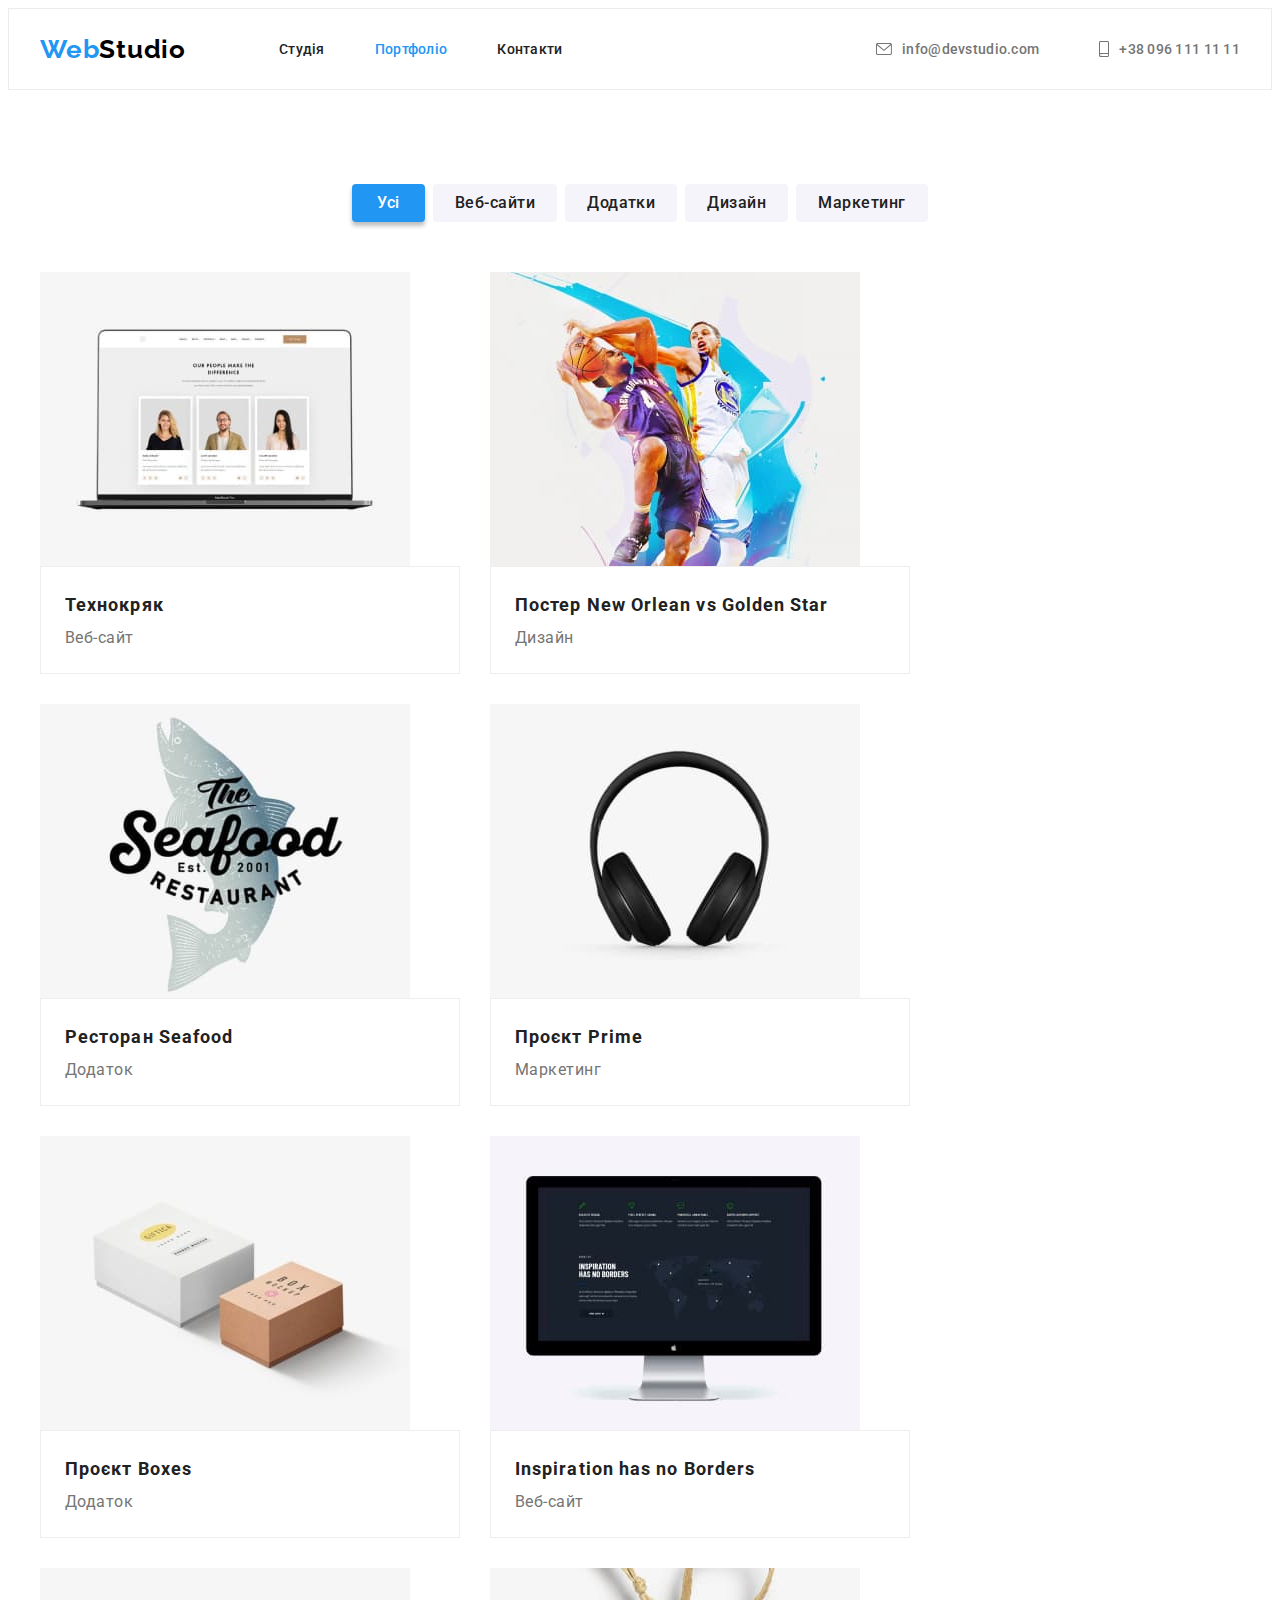
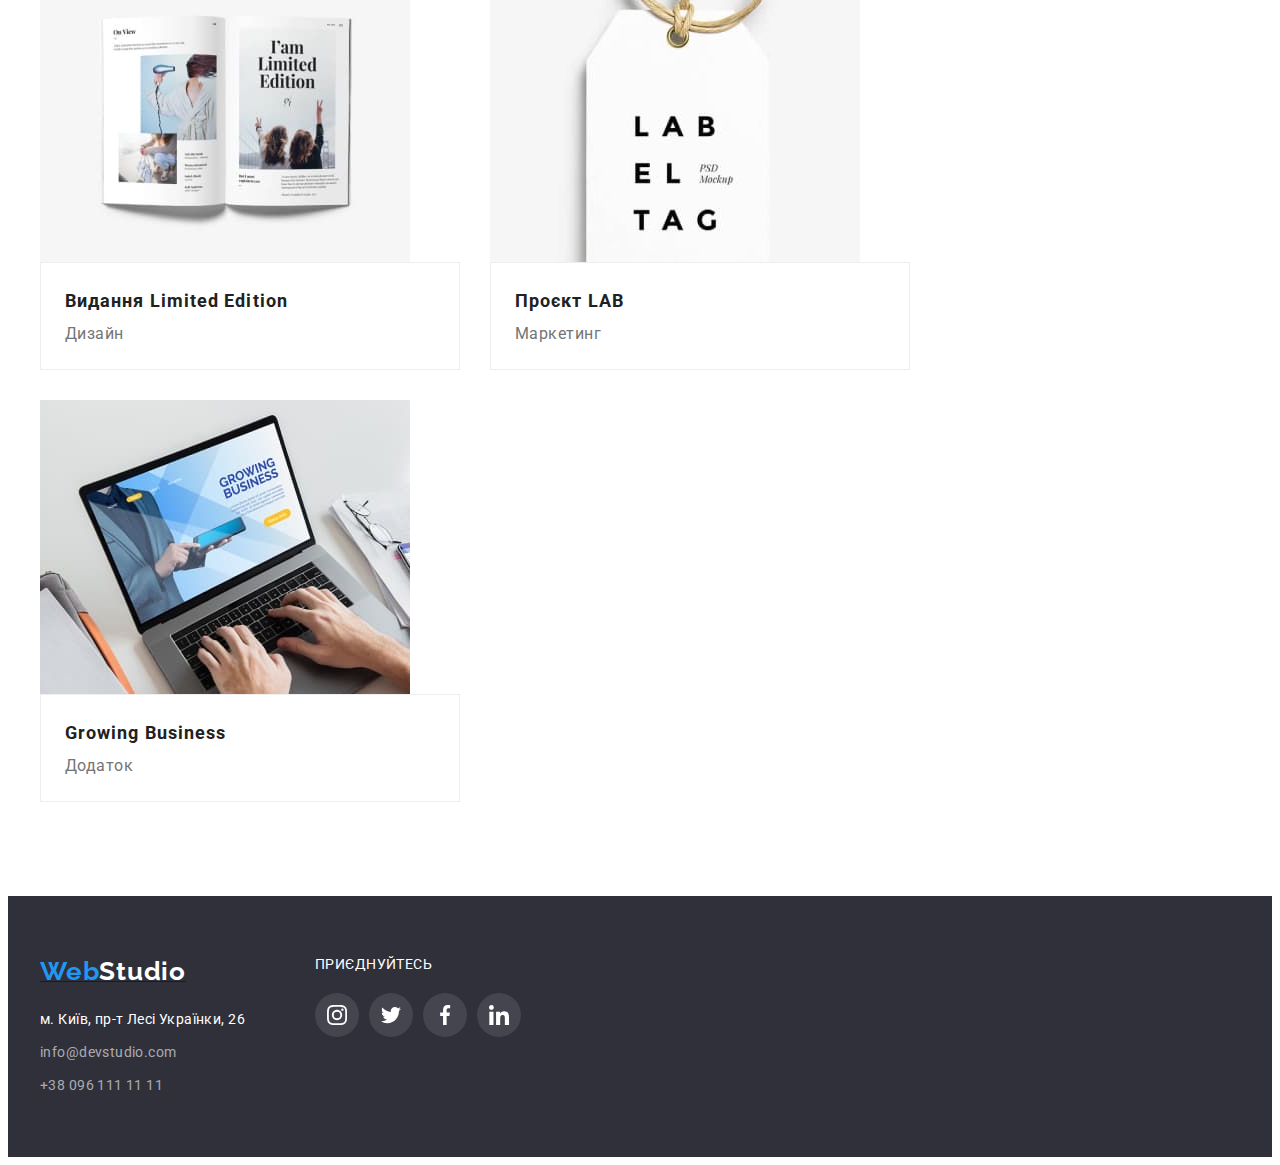
==== portfolio.html @ 7cb2e392 "ДЗ 4" ====
<!DOCTYPE html>
<html lang="en">
  <head>
    <meta charset="UTF-8" />
    <meta http-equiv="X-UA-Compatible" content="IE=edge" />
    <meta name="viewport" content="width=device-width, initial-scale=1.0" />
    <title>Portfolio</title>
    <link
      href="https://fonts.googleapis.com/css2?family=Raleway:wght@700&family=Roboto:wght@400;500;700;900&display=swap"
      rel="stylesheet"
    />
    <link
      rel="stylesheet"
      href="https://cdnjs.cloudflare.com/ajax/libs/modern-normalize/1.1.0/modern-normalize.min.css"
      integrity="sha512-wpPYUAdjBVSE4KJnH1VR1HeZfpl1ub8YT/NKx4PuQ5NmX2tKuGu6U/JRp5y+Y8XG2tV+wKQpNHVUX03MfMFn9Q=="
      crossorigin="anonymous"
      referrerpolicy="no-referrer"
    />
    <link rel="stylesheet" href="./css/styles.css" />
  </head>
  <body class="page-portfolio">
    <header class="box">
      <div class="container-header">
        <nav class="site-nav">
          <a href="#" class="logo"
            ><span class="first-part">Web</span
            ><span class="second-part">Studio</span>
            </a>

          <ul class="site-nav-list">
            <li class="site-nav-item">
              <a class="site-nav-link" href="index.html" 
                >Студія</a>
            </li>
            <li class="site-nav-item">
              <a class="site-nav-link current" href="#">Портфоліо</a>
            </li>
            <li class="site-nav-item">
              <a class="site-nav-link" href="#">Контакти</a>
            </li>
          </ul>

          <ul class="contacts-list">
            <li class="contacts-item">
              <a href="mailto:info@devstudio.com" class="contacts">
                <svg class="contacts-icon" width="16" height="12">
                  <use href="./images/icons.svg#icon-envelope"></use>
                </svg>
                info@devstudio.com</a>
            </li>
            <li class="contacts-item">
              <a href="tel:+380961111111" class="contacts">
                <svg class="contacts-icon" width="10" height="16">
                  <use href="./images/icons.svg#icon-smartphone"></use>
                </svg>
                +38 096 111 11 11</a>
            </li>
          </ul>
        </nav>
      </div>
    </header>
    <main>
      <section class="portfolio">
        <!-- <h1 class="portfolio-title">Портфоліо</h1> -->
        <div class="container-portfolio">

        <ul class="portfolio-list">
          <li class="list-button">
            <button class="button-all current" type="button">Усі</button>
          </li>
          <li class="list-button">
            <button class="button" type="button">Веб-сайти</button>
          </li>
          <li class="list-button">
            <button class="button" type="button">Додатки</button>
          </li>
          <li class="list-button">
            <button class="button" type="button">Дизайн</button>
          </li>
          <li class="list-button">
            <button class="button" type="button">Маркетинг</button>
          </li>
        </ul>
            
        <ul class="project-list">
          <li class="project-list-item">
            <a class="list-link" href="#">
              <img src="./images/img11.jpg" alt="фото" class="img-item" />
              
              <div class="box-projects">
              <h2 class="list-projects">Технокряк</h2>
              <p class="list-services">Веб-сайт</p>
              </div>
            </a>
          </li>
          <li class="project-list-item">
            <a class="list-link" href="#">
              <img src="./images/img12.jpg" alt="гра в баскетбол" class="img-item" />
              <div class="box-projects">
              <h2 class="list-projects">Постер New Orlean vs Golden Star</h2>
              <p class="list-services">Дизайн</p>
              </div>
            </a>
          </li>
          <li class="project-list-item">
            <a class="list-link" href="#">
              <img src="./images/img13.jpg" alt="назва ресторану" class="img-item" />
              <div class="box-projects">
              <h2 class="list-projects">Ресторан Seafood</h2>
              <p class="list-services">Додаток</p>
              </div>
            </a>
          </li>

          <li class="project-list-item">
            <a class="list-link" href="#">
              <img src="./images/img14.jpg" alt="навушники" class="img-item" />
              <div class="box-projects">
              <h2 class="list-projects">Проєкт Prime</h2>
              <p class="list-services">Маркетинг</p>
              </div>
            </a>
          </li>
          <li class="project-list-item">
            <a class="list-link" href="#">
              <img src="./images/img15.jpg" alt="коробки" class="img-item" />
              <div class="box-projects">
              <h2 class="list-projects">Проєкт Boxes</h2>
              <p class="list-services">Додаток</p>
              </div>
            </a>
          </li>
          <li class="project-list-item">
            <a class="list-link" href="#">
              <img src="./images/img16.jpg" alt="монітор" class="img-item" />
              <div class="box-projects">
              <h2 class="list-projects">Inspiration has no Borders</h2>
              <p class="list-services">Веб-сайт</p>
              </div>
            </a>
          </li>
          <li class="project-list-item">
            <a class="list-link" href="#">
              <img src="./images/img17.jpg" alt="журнал" class="img-item" />
              <div class="box-projects">
              <h2 class="list-projects">Видання Limited Edition</h2>
              <p class="list-services">Дизайн</p>
              </div>
            </a>
          </li>
          <li class="project-list-item">
            <a class="list-link" href="#">
              <img src="./images/img18.jpg" alt="етикетка" class="img-item" />
              <div class="box-projects">
              <h2 class="list-projects">Проєкт LAB</h2>
              <p class="list-services">Маркетинг</p>
              </div>
            </a>
          </li>
          <li class="project-list-item">
            <a class="list-link" href="#">
              <img src="./images/img19.jpg" alt="ноутбук" class="img-item" />
              <div class="box-projects">
              <h2 class="list-projects">Growing Business</h2>
              <p class="list-services">Додаток</p>
              </div>
            </a>
          </li>
        </ul>
        </div>
      </section>
    </main>
    <footer class="section-foot">
      <div class="container-footer">
        <div class="div-foot">
          <div class="div-contacts">
        <a href="#" class="logo-footer"
          ><span class="first-part">Web</span
          ><span class="second-part-foot">Studio</span></a>
        
        <address class="address">
          <p class="contacts-foot-address">м. Київ, пр-т Лесі Українки, 26</p>
          <ul class="list">
            <li class="foot-item">
              <a href="mailto:info@devstudio.com" class="contacts-foot"
                >info@devstudio.com</a
              >
            </li>
            <li class="foot-item">
              <a href="tel:+380961111111" class="contacts-foot"
                >+38 096 111 11 11</a>
              
            </li>
          </ul>
        </address>
        </div>
        <div class="foot-networks">
          <span class="foot-title">приєднуйтесь</span>
          <ul class="foot-list">
                <li class="item-foot">
              <a class="foot-link" href="#">
                <svg class="foot-icon" width="20" height="20">
                  <use href="./images/icons.svg#icon-instagram"></use>
                </svg>
                 
              </a>
              </li>
              <li class="item-foot">
              <a class="foot-link" href="#">
                <svg class="foot-icon" width="20" height="20">
                  <use href="./images/icons.svg#icon-twitter"></use>
                </svg>
                 
              </a>
              </li>
              <li class="item-foot">
              <a class="foot-link" href="#">
                <svg class="foot-icon" width="20" height="20">
                  <use href="./images/icons.svg#icon-facebook"></use>
                </svg>
                 
              </a>
              </li>
              <li class="item-foot">
              <a class="foot-link" href="#">
                <svg class="foot-icon" width="20" height="20">
                  <use href="./images/icons.svg#icon-linkedin"></use>
                </svg>
                 
              </a>
              </li>
              </ul>
        </div>
        </div>

      </div>
    </footer>
  </body>
</html>
---- css/styles.css ----
:root {
    --color-title: #212121;
    --color-gray: #757575;
    --color-blue: #2196F3;
    --color-white: #FFFFFF;
    --background-color-portfolio: #EEEEEE;
    
}
    

body {
    font-family: Roboto, sans-serif;    
}
.box { 
       
    border: 1px solid #ECECEC;
}
.container,
.container-header,
.container-footer,
.container-portfolio {
    width: 1200px;
    padding-left: 15px;
    padding-right: 15px;
    margin: 0 auto; 
        
}
.container-header,
.container-footer {
    padding-top: 0;
}

    
  

.site-nav {
    display: flex;
    align-items: center;
 
}
.site-nav-list {
    display: flex;
}
 .project-list,
 .img-list,
 .our-advantages-list,
 .portfolio-list,
 .site-nav-list,
 .list,
 .contacts-list,
 .specialist-list,
 .clients-list,
 .foot-list { 
    
    list-style: none;
    padding: 0;
    margin: 0;
 }
 .contacts-list {
    display: flex;
    margin-left: auto;
    gap: 10px;
 }    
 .our-advantages-list {
    display: flex;
  }
 .our-advantages-item {
    width: 270px;
    margin-right: 30px;

 }
 .img-list {
    display: flex;
 } 
 .img-team:not(:last-child) {
    margin-right: 30px;
 }
 .img:not(:last-child) {
    margin-right: 30px;
}
 .list {
    display: inline-block
 }
 .site-nav-item {
    margin-right: 50px;
 } 
 .site-nav-item:last-child {
    margin-right: 0;
 }


.page{    
    background-color: var(--color-white)
    
}
/* logo */ 
.logo {
    margin-right: 93px; 
    
}
.first-part{ 
    color: var(--color-blue);
}
.second-part {
    color: #000000;
}
.second-part-foot {
    color: #FFFFFF;
}

.first-part,
.second-part,
.second-part-foot {

    font-family: Raleway, sans-serif;
    font-weight: 700;
    font-size: 26px;
    line-height: 1.1923;
    letter-spacing: 0.03em;

}
.logo:hover {


}
/* site nav     */

.site-nav-link { 
    display: block;
    padding-top: 32px;
    padding-bottom: 32px;
    color: var(--color-title);
}
.contacts {   
    display: flex;
    align-items: center;
    width: 100%;
    height: 100%;
    
    color: var(--color-gray);
} 
.contacts-icon {
    fill: #757575;
    margin-right: 10px;
   
}
.contacts:hover .contacts-icon,
.contacts:focus .contacts-icon {
    fill: #2196F3;
}

.contacts-item+ .contacts-item {
    margin-left: 50px;
}  
.contacts-item {
    padding-top: 32px;
    padding-bottom: 32px;
}       
.site-nav-link,
.contacts {
    font-weight: 500;
    font-size: 14px; 
    line-height: 1.1721;
    letter-spacing: 0.02em;
}
.site-nav-link:hover,
.site-nav-link:focus,
.site-nav-link.current {
    color: var(--color-blue);
}
.site-nav-link,
.contacts,
.list-link,
.logo {
    text-decoration: none;
}

.contacts:hover,
.contacts:focus {
    color: var(--color-blue);
}
/* gero */
.section-gero {  
    margin: 0 auto;
    padding-top: 200px;
    padding-bottom: 200px;
    background-image: linear-gradient(rgba(47, 48, 58, 0.4),
    rgba(47, 48, 58, 0.4)),
     url(../images/img-gero\ .jpg);
        
    /* background-color: #2F303A;  */
    text-align: center;
    height: 600px;
    max-width: 1600px;
    
}
.gero-title { 
    margin-top: 0;
    margin-bottom: 30px;
    

    color: #FFFFFF;
    font-weight: 900;
    font-size: 44px;
    line-height: 1.3636;
    text-align: center;
    letter-spacing: 0.06em;
    text-transform: uppercase;
}
/* button */
.button-gero { 
    display: inline-block;     
    min-width: 216px;  
    border-radius: 4px;
    padding: 10px 32px; 
    
        
    color: #FFFFFF;
    background-color: #2196F3;
    font-family: Roboto, sans-serif;
    font-weight: 700;
    font-size: 16px;
    line-height: 1.875;
    text-align: center;
    letter-spacing: 0.06em;
    cursor: pointer;
    border: none;
}
.button-gero:hover,
.button-gero:focus,
.button-gero:active {
    color: #2F303A;
}

/* section our-advantages */
.our-advantages-icon {
    margin-bottom: 30px;
    width: 270px;
    height: 120px;
    background-color: #F5F4FA;
    display: flex; 
    justify-content: center;
    align-items: center;
}

.advantages {
    padding-top: 94px;
    padding-bottom: 94px;
}

.our-advantages-title { 
    
    margin-bottom: 10px; 
    margin-top: 0;
    

    color: var(--color-title);
    font-size: 14px;
    line-height: 1.1721;
    letter-spacing: 0.03em; 
    
} 
.our-advantages-item:last-child {
    margin-right: 0;
}
.our-advantages {
    display: inline-block;
    margin-top: 0;
    margin-bottom: 0; 
    
    color: var(--color-gray);
    font-size: 14px;
    line-height: 1.714;
    letter-spacing: 0.03em;
    
}

/* section images */

.section-img {
    padding-bottom: 94px;
}
.section-title {
    margin-top: 0;
    margin-bottom: 50px;


    color: var(--color-title);
    font-size: 36px;
    line-height: 1.1719;
    letter-spacing: 0.03em;
    text-align: center;

}


/* section team */

.section-team,
.section-clients {
    padding-top: 94px;
    padding-bottom: 94px; 
    background-color:#F5F4FA ;
}
.section-clients {
    background-color: #FFFFFF;
}
.img-team {
    box-shadow: 0px 4px 4px 0px rgba(0, 0, 0, 0.25);
}
.team { 
    margin-top: 0;
    margin-bottom: 10px;
    
    color: var(--color-title);
    font-weight: 500;
    font-size: 16px;
    line-height: 1.1719;    
    letter-spacing: 0.03em;
    text-align: center;
}
.specialist {  
    margin-top: 0;
    margin-bottom: 16px;
       
    color: var(--color-gray);    
    font-size: 16px;
    line-height: 1.1719;   
    letter-spacing: 0.03em;
    text-align: center;
}
.team-specialist {
    padding-top: 30px;
    padding-bottom: 30px;
    background-color: #FFFFFF;

}
.specialist-list {
    display: flex;
    justify-content: center;
    gap: 10px;
    


}
.specialist-item {
    width: 44px;
    height: 44px;
}
.specialist-link {
    width: 100%;
    height: 100%;
    background-color: #FFFFFF;
    border-radius: 50%;
    display: flex;
    align-items: center;
    justify-content: center;
    
}
.specialist-icon {
    fill: #AFB1B8;
}
.specialist-link:hover,
.specialist-link:focus{
    background-color: #2196F3;
}
.specialist-link:hover .specialist-icon {
    fill: #FFFFFF;
}
.specialist-link:focus .specialist-icon {
    fill: #FFFFFF;
}
/* section-clients */


.clients-list {
    display: flex;
    justify-content: center;
    gap: 30px;
}
.client-item {
    width: 170px;
    height: 92px;
    /* margin-right: 30px; */
    border: 1px solid #AFB1B8;
    border-radius: 4px;
    display: flex;
    justify-content: center;
    align-items: center;
}
/* .client-item:last-child { */
    /* margin-right: 0; */
/* } */
.client-link {
    display: flex;
    /* width: 100%; */
    /* height: 100%; */
    /* justify-content: center; */
    /* align-items: center; */
    /* border: 1px solid #AFB1B8; */
    /* border-radius: 0px; */
    /* width: 170px;   */
    /* height: 92px;   */
            

}
.client-icon {
    fill: #AFB1B8;

}
.client-icon:hover,
.client-icon:focus {
    fill: #2196F3;
}
    
/* footer */
.div-contacts {
    margin-right: 70px;
}
.logo-footer {
    display: inline-block;
  
    
}
.address {
    font-style: normal;
    
   
    
}
.section-foot {  
    padding-top: 60px;
    padding-bottom: 60px;
    
    background-color: #2F303A;
}  
.contacts-foot-address {
    margin-bottom: 9px; 
    margin-top: 20px;
    color: #FFFFFF;
}  
.foot-item:not(:last-child) {
    margin-bottom: 9px;
}

   
                                           
.contacts-foot {
    
    color: rgba(255, 255, 255, 0.6);
}
.contacts-foot-address,
.contacts-foot { 
    font-size: 14px;
    line-height: 1.7143;
    letter-spacing: 0.03em;
    text-decoration: none;
}
.foot-networks {
    width: 206px;
    height: 80px;
    align-items: baseline;
}

.foot-title {
    display: block;
    margin-bottom: 20px;
    color: #FFFFFF;
    font-size: 14px;
    line-height: 1.1721;
    letter-spacing: 0.03em;
    text-transform: uppercase;

}
.div-foot {
    display: flex;
}
.foot-list {
    display: flex;
    justify-content: center;
    gap: 10px;
}
.item-foot {
    width: 44px;
    height: 44px;
}
.foot-link {
    width: 100%;
    height: 100%;
    background-color: rgba(255, 255, 255, 0.1);
    border-radius: 50%;
    display: flex;
    align-items: center;
    justify-content: center;
}
.foot-icon {
    fill: rgba(255, 255, 255, 1);

}
.foot-link:hover,
.foot-link:focus {
    background-color: #2196F3;
}

.foot-link:hover .foot-icon {
    fill: #FFFFFF;
}

.foot-link:focus .foot-icon {
    fill: #FFFFFF;
}

/* portfolio */

.page-portfolio {
    background-color: var(--color-white);
}
.portfolio {
    padding-top: 94px;
    padding-bottom: 94px;
}
.portfolio-list {
    display: flex;
    justify-content: center; 
    margin-bottom: 50px;
    
   
}

/* button potrfolio */
   
.list-button:last-child {
    margin-right: 0;
}
.list-button {
    margin-right: 8px;
    
}
.button {
    padding: 6px 22px;
}
.button-all {
    padding: 6px 25px;
}

.button,
.button-all {
    border-radius: 4px;

    font-family: Roboto, sans-serif;
    color: var(--color-title);
    background-color: #F5F4FA ;
    font-weight: 500;
    font-size: 16px;
    line-height: 1.625;
    letter-spacing: 0.03em;
    text-align: center;
    cursor: pointer;
    border: none;
}

.button:hover,
.button:focus,
.button:active,
.button-all.current {
    color: var(--color-white);
    background-color: var(--color-blue);
    box-shadow: 0px 4px 4px 0px rgba(0, 0, 0, 0.25);
}


.portfolio-title {
    opacity: 0;
}

/* list projects */

.project-list {
    display: flex;
    flex-wrap: wrap;
    gap: 30px;
}
.project-list-item {
    
    flex-basis: calc((100% - 60px) / 3);
    
} 
.project-list-item:hover {
    box-shadow: 0px 4px 4px 0px rgba(0, 0, 0, 0.25);
}
.box-projects {
    padding: 20px 24px;
    width: 370px;
    border: 1px solid #EEEEEE;
}
.img-item {
    display: block;
}

.list-projects { 
    
    
    margin-top: 0;
    margin-bottom: 0;
       
    color: var(--color-title);
    font-size: 18px;
    line-height: 2;
    letter-spacing: 0.06em;

}
.list-services {
    margin-top: 0;
    margin-bottom: 0;
      
    color: var(--color-gray);
    font-size: 16px;
    line-height: 1.875;
    letter-spacing: 0.03em;

}
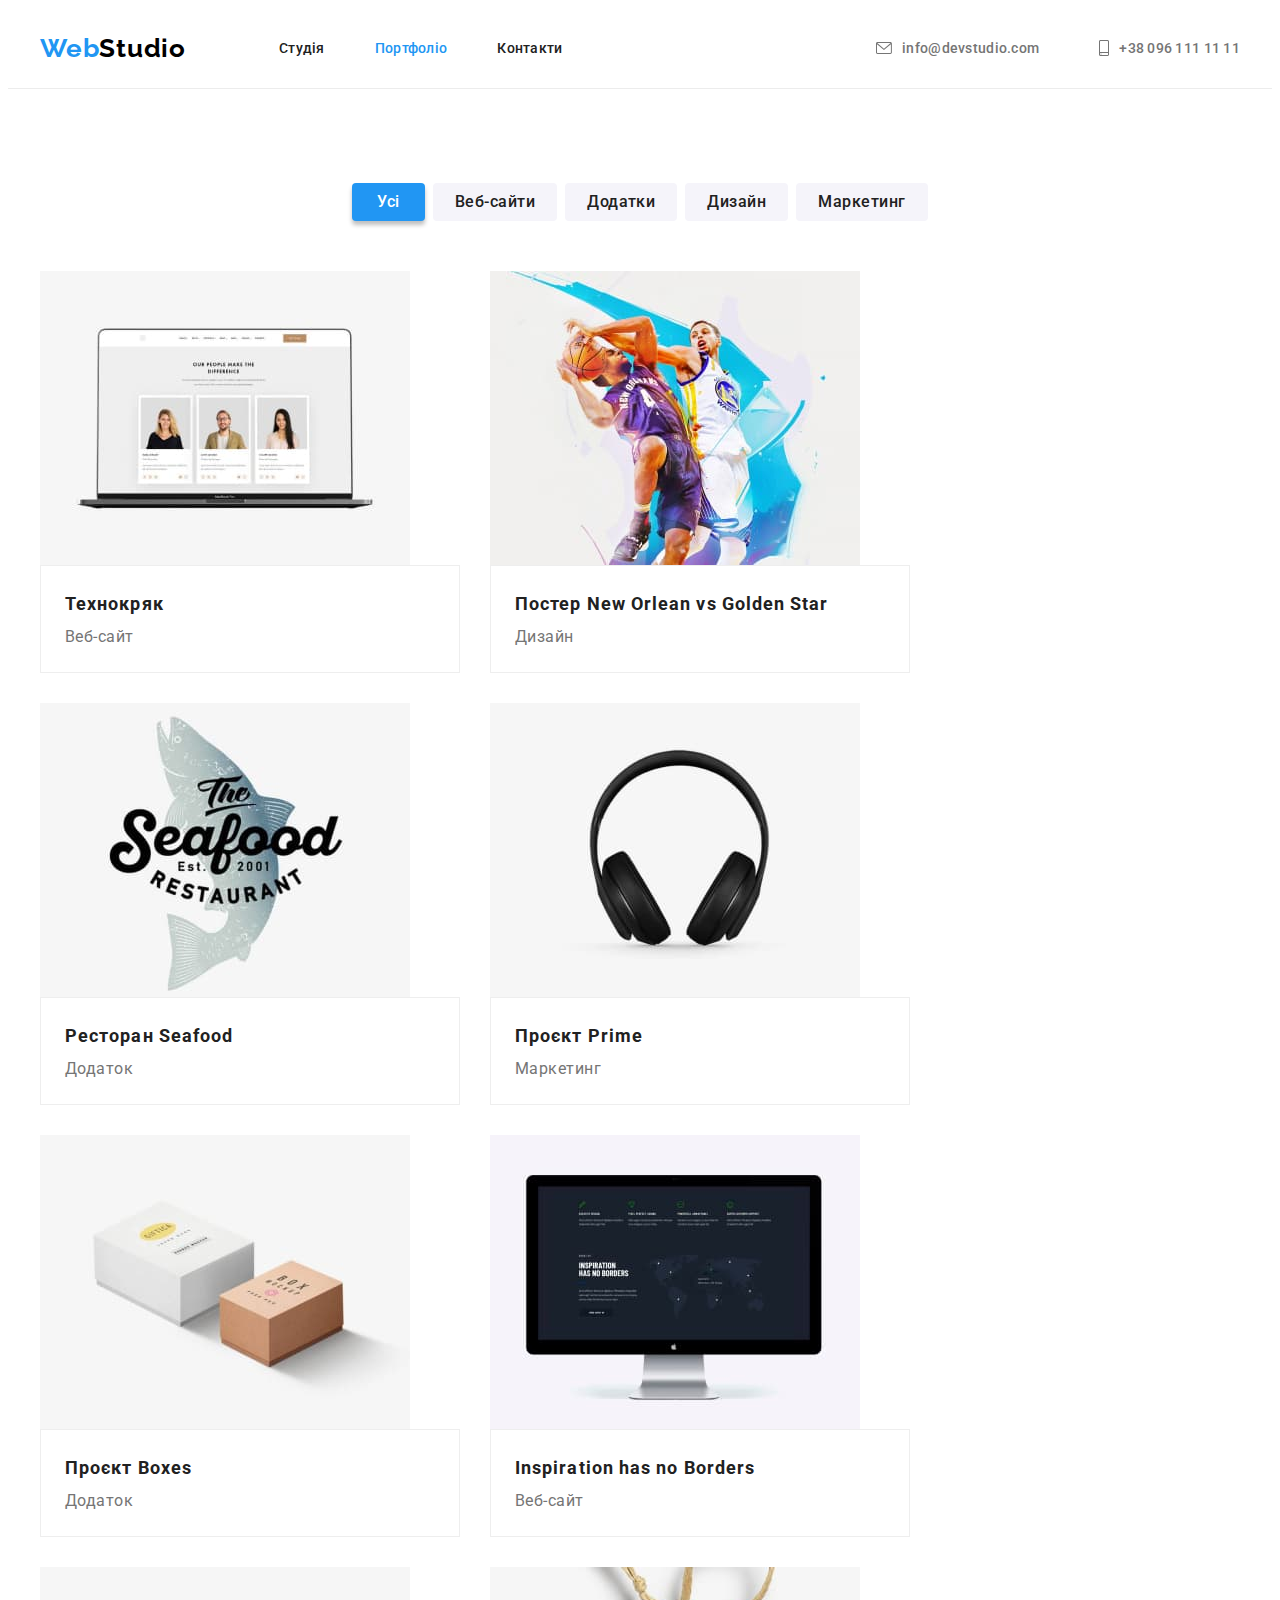
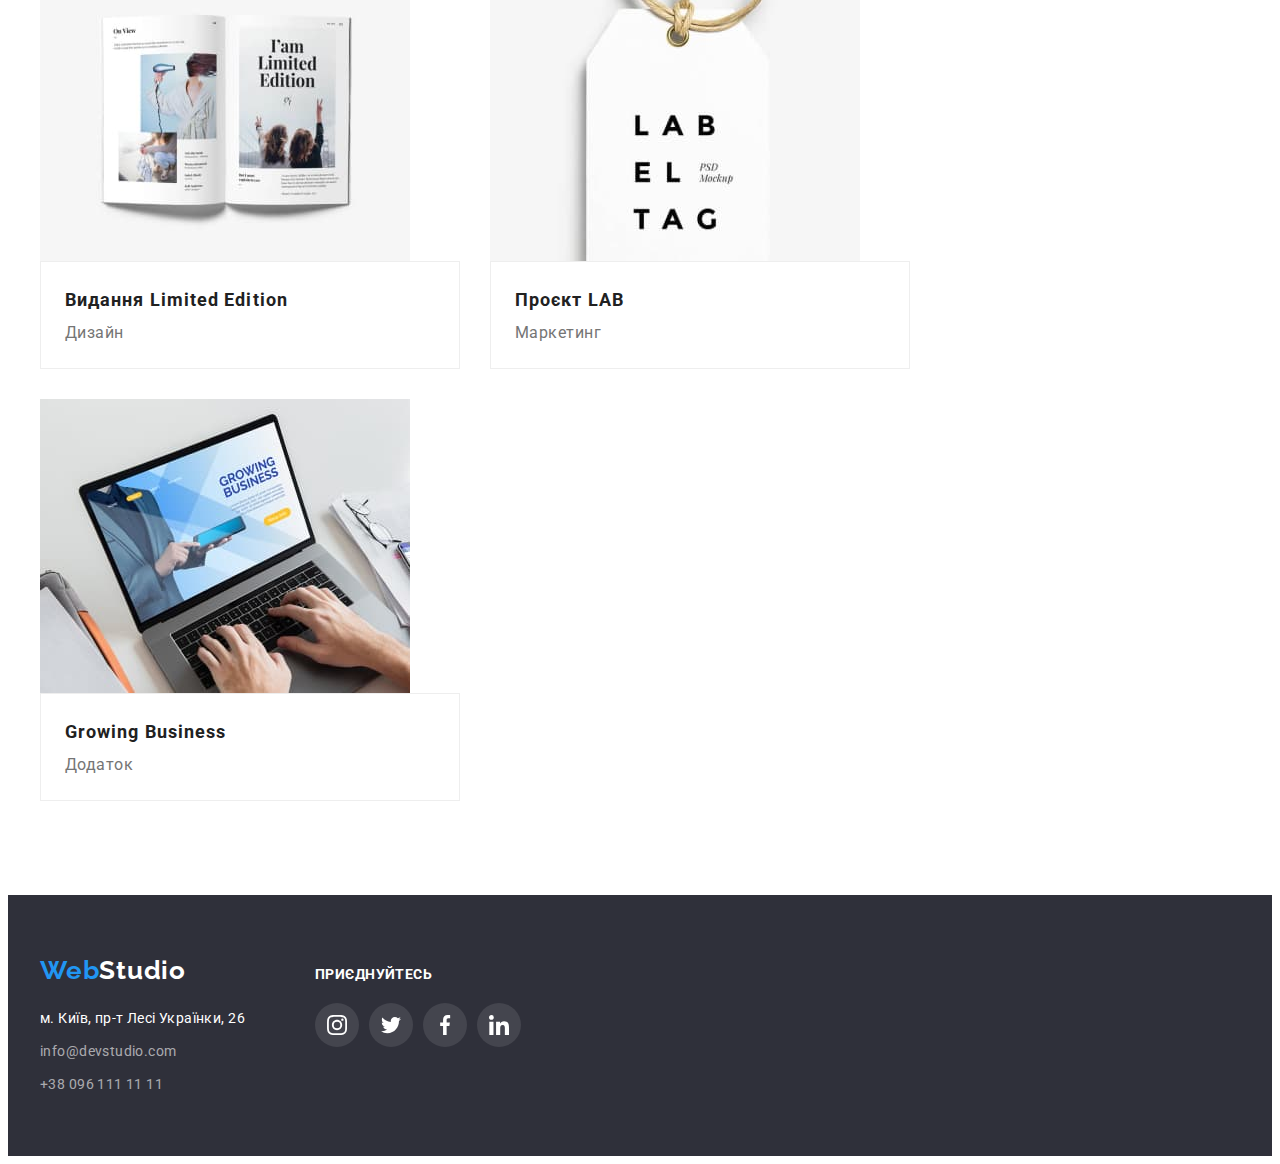
==== commit 8bcd18e0: "ДЗ 5 модалка" ====
--- a/portfolio.html
+++ b/portfolio.html
@@ -85,8 +85,14 @@
         <ul class="project-list">
           <li class="project-list-item">
             <a class="list-link" href="#">
-              <img src="./images/img11.jpg" alt="фото" class="img-item" />
-              
+              <div class="portfolio-wrap">
+              <img src="./images/img11.jpg" 
+              width="370"
+              height="294"
+              alt="фото" class="img-item" />
+              <p class="portfolio-text">Ресурс пропонує комплексні пропозиції з різним рівнем функціоналу та сервісів. Все це дозволить відвідувачу отримати вичерпні відомості про компанію чи приватну особу.
+              </p>
+              </div>
               <div class="box-projects">
               <h2 class="list-projects">Технокряк</h2>
               <p class="list-services">Веб-сайт</p>
@@ -95,7 +101,14 @@
           </li>
           <li class="project-list-item">
             <a class="list-link" href="#">
-              <img src="./images/img12.jpg" alt="гра в баскетбол" class="img-item" />
+              <div class="portfolio-wrap">
+              <img src="./images/img12.jpg" 
+              width="370"
+              height="294"
+              alt="гра в баскетбол" class="img-item" />
+              <p class="portfolio-text">Ресурс пропонує комплексні пропозиції з різним рівнем функціоналу та сервісів. Все це дозволить відвідувачу отримати вичерпні відомості про компанію чи приватну особу.
+              </p>
+              </div>
               <div class="box-projects">
               <h2 class="list-projects">Постер New Orlean vs Golden Star</h2>
               <p class="list-services">Дизайн</p>
@@ -104,7 +117,14 @@
           </li>
           <li class="project-list-item">
             <a class="list-link" href="#">
-              <img src="./images/img13.jpg" alt="назва ресторану" class="img-item" />
+              <div class="portfolio-wrap">
+              <img src="./images/img13.jpg" 
+              width="370"
+              height="294"
+              alt="назва ресторану" class="img-item" />
+              <p class="portfolio-text">Ресурс пропонує комплексні пропозиції з різним рівнем функціоналу та сервісів. Все це дозволить відвідувачу отримати вичерпні відомості про компанію чи приватну особу.
+              </p>
+              </div>
               <div class="box-projects">
               <h2 class="list-projects">Ресторан Seafood</h2>
               <p class="list-services">Додаток</p>
@@ -114,7 +134,14 @@
 
           <li class="project-list-item">
             <a class="list-link" href="#">
-              <img src="./images/img14.jpg" alt="навушники" class="img-item" />
+              <div class="portfolio-wrap">
+              <img src="./images/img14.jpg" 
+              width="370"
+              height="294"
+              alt="навушники" class="img-item" />
+              <p class="portfolio-text">Ресурс пропонує комплексні пропозиції з різним рівнем функціоналу та сервісів. Все це дозволить відвідувачу отримати вичерпні відомості про компанію чи приватну особу.
+              </p>
+              </div>
               <div class="box-projects">
               <h2 class="list-projects">Проєкт Prime</h2>
               <p class="list-services">Маркетинг</p>
@@ -123,7 +150,14 @@
           </li>
           <li class="project-list-item">
             <a class="list-link" href="#">
-              <img src="./images/img15.jpg" alt="коробки" class="img-item" />
+              <div class="portfolio-wrap">
+              <img src="./images/img15.jpg" 
+              width="370"
+              height="294"
+              alt="коробки" class="img-item" />
+              <p class="portfolio-text">Ресурс пропонує комплексні пропозиції з різним рівнем функціоналу та сервісів. Все це дозволить відвідувачу отримати вичерпні відомості про компанію чи приватну особу.
+              </p>
+              </div>
               <div class="box-projects">
               <h2 class="list-projects">Проєкт Boxes</h2>
               <p class="list-services">Додаток</p>
@@ -132,7 +166,14 @@
           </li>
           <li class="project-list-item">
             <a class="list-link" href="#">
-              <img src="./images/img16.jpg" alt="монітор" class="img-item" />
+              <div class="portfolio-wrap">
+              <img src="./images/img16.jpg" 
+              width="370"
+              height="294"
+              alt="монітор" class="img-item" />
+              <p class="portfolio-text">Ресурс пропонує комплексні пропозиції з різним рівнем функціоналу та сервісів. Все це дозволить відвідувачу отримати вичерпні відомості про компанію чи приватну особу.
+              </p>
+              </div>
               <div class="box-projects">
               <h2 class="list-projects">Inspiration has no Borders</h2>
               <p class="list-services">Веб-сайт</p>
@@ -141,7 +182,14 @@
           </li>
           <li class="project-list-item">
             <a class="list-link" href="#">
-              <img src="./images/img17.jpg" alt="журнал" class="img-item" />
+              <div class="portfolio-wrap">
+              <img src="./images/img17.jpg" 
+              width="370"
+              height="294"
+              alt="журнал" class="img-item" />
+              <p class="portfolio-text">Ресурс пропонує комплексні пропозиції з різним рівнем функціоналу та сервісів. Все це дозволить відвідувачу отримати вичерпні відомості про компанію чи приватну особу.
+              </p>
+              </div>
               <div class="box-projects">
               <h2 class="list-projects">Видання Limited Edition</h2>
               <p class="list-services">Дизайн</p>
@@ -150,7 +198,14 @@
           </li>
           <li class="project-list-item">
             <a class="list-link" href="#">
-              <img src="./images/img18.jpg" alt="етикетка" class="img-item" />
+              <div class="portfolio-wrap">
+              <img src="./images/img18.jpg" 
+              width="370"
+              height="294"
+              alt="етикетка" class="img-item" />
+              <p class="portfolio-text">Ресурс пропонує комплексні пропозиції з різним рівнем функціоналу та сервісів. Все це дозволить відвідувачу отримати вичерпні відомості про компанію чи приватну особу.
+              </p>
+              </div>
               <div class="box-projects">
               <h2 class="list-projects">Проєкт LAB</h2>
               <p class="list-services">Маркетинг</p>
@@ -159,7 +214,14 @@
           </li>
           <li class="project-list-item">
             <a class="list-link" href="#">
-              <img src="./images/img19.jpg" alt="ноутбук" class="img-item" />
+              <div class="portfolio-wrap">
+              <img src="./images/img19.jpg" 
+              width="370"
+              height="294"
+              alt="ноутбук" class="img-item" />
+              <p class="portfolio-text">Ресурс пропонує комплексні пропозиції з різним рівнем функціоналу та сервісів. Все це дозволить відвідувачу отримати вичерпні відомості про компанію чи приватну особу.
+              </p>
+              </div>
               <div class="box-projects">
               <h2 class="list-projects">Growing Business</h2>
               <p class="list-services">Додаток</p>
@@ -235,5 +297,7 @@
 
       </div>
     </footer>
+    
+     
   </body>
 </html>
--- a/css/styles.css
+++ b/css/styles.css
@@ -13,8 +13,12 @@
 }
 .box { 
        
-    border: 1px solid #ECECEC;
-}
+    border-bottom: 1px solid #ECECEC;
+    
+}
+
+
+
 .container,
 .container-header,
 .container-footer,
@@ -130,7 +134,22 @@
     padding-top: 32px;
     padding-bottom: 32px;
     color: var(--color-title);
-}
+    position: relative;
+}
+.site-nav-link::after {
+    content: "";
+    position: absolute;
+    opacity: 0;
+    width: 100%;
+    height: 4px;
+    background-color: var(--color-blue); 
+    left: 0;
+    bottom: 0;
+} 
+.site-nav-link:hover::after {
+    opacity: 1;
+}
+
 .contacts {   
     display: flex;
     align-items: center;
@@ -140,7 +159,7 @@
     color: var(--color-gray);
 } 
 .contacts-icon {
-    fill: #757575;
+    fill: var(--color-gray);
     margin-right: 10px;
    
 }
@@ -171,7 +190,8 @@
 .site-nav-link,
 .contacts,
 .list-link,
-.logo {
+.logo,
+.logo-footer {
     text-decoration: none;
 }
 
@@ -381,39 +401,34 @@
 .client-item {
     width: 170px;
     height: 92px;
-    /* margin-right: 30px; */
-    border: 1px solid #AFB1B8;
-    border-radius: 4px;
-    display: flex;
-    justify-content: center;
-    align-items: center;
-}
-/* .client-item:last-child { */
-    /* margin-right: 0; */
-/* } */
+}
+
 .client-link {
     display: flex;
-    /* width: 100%; */
-    /* height: 100%; */
-    /* justify-content: center; */
-    /* align-items: center; */
-    /* border: 1px solid #AFB1B8; */
-    /* border-radius: 0px; */
-    /* width: 170px;   */
-    /* height: 92px;   */
-            
+    width: 100%; 
+    height: 100%; 
+    justify-content: center; 
+    align-items: center; 
+    border: 1px solid #AFB1B8; 
+    border-radius: 4px; 
+    fill: #AFB1B8;
+}
+.client-link:hover,
+.client-link:focus {
+    border-color: #2196F3;
 
 }
 .client-icon {
-    fill: #AFB1B8;
-
-}
-.client-icon:hover,
-.client-icon:focus {
+    fill: #AFB1B8; 
+}
+.client-link:hover .client-icon,
+.client-link:focus .client-icon {
     fill: #2196F3;
 }
     
 /* footer */
+
+ 
 .div-contacts {
     margin-right: 70px;
 }
@@ -459,13 +474,14 @@
 .foot-networks {
     width: 206px;
     height: 80px;
-    align-items: baseline;
+    
 }
 
 .foot-title {
     display: block;
     margin-bottom: 20px;
     color: #FFFFFF;
+    font-weight: 700;
     font-size: 14px;
     line-height: 1.1721;
     letter-spacing: 0.03em;
@@ -474,6 +490,7 @@
 }
 .div-foot {
     display: flex;
+    align-items: baseline;
 }
 .foot-list {
     display: flex;
@@ -568,7 +585,6 @@
     box-shadow: 0px 4px 4px 0px rgba(0, 0, 0, 0.25);
 }
 
-
 .portfolio-title {
     opacity: 0;
 }
@@ -584,8 +600,13 @@
     
     flex-basis: calc((100% - 60px) / 3);
     
+    
 } 
-.project-list-item:hover {
+.list-link {
+    display: block;
+}
+.list-link:hover,
+.list-link:focus {
     box-shadow: 0px 4px 4px 0px rgba(0, 0, 0, 0.25);
 }
 .box-projects {
@@ -598,8 +619,6 @@
 }
 
 .list-projects { 
-    
-    
     margin-top: 0;
     margin-bottom: 0;
        
@@ -619,7 +638,69 @@
     letter-spacing: 0.03em;
 
 }
-
-
-
-
+.portfolio-wrap {
+    position: relative;
+    overflow: hidden;
+}
+.portfolio-text { 
+    margin-top: 0;
+    padding: 63px 24px;
+    font-size: 18px;
+    line-height: 1.5556;
+    letter-spacing: 0.03em;
+    color: rgba(255, 255, 255, 1);
+    background-color: rgba(33, 150, 243, 0.9);
+    position: absolute;
+    top: 0;
+    left: 0;
+    height: 100%; 
+    transform: translateY(100%);
+    transition: transform 250ms cubic-bezier(0.4, 0, 0.2, 1);
+    overflow: auto;
+}
+.project-list-item:hover .portfolio-text {
+    transform: translateY(0);
+}
+.backdroup {
+    width: 100%;
+    height: 100%;
+    background-color: rgba(0, 0, 0, 0.2);
+    position: fixed;
+    top: 0;
+}
+.modal {
+    width: 528px;
+    min-height: 581px;
+    background-color: var(--color-white);
+    border-radius: 4px;
+    position: absolute;
+    top: 50%;
+    left: 50%;
+    transform: translate(-50%, -50%);
+    position: relative;
+}
+.modal-close { 
+    width: 30px;
+    height: 30px;
+    color: #000000;
+    background-color: var(--color-white);
+    border-radius: 50%;
+    border: 1px solid rgba(0, 0, 0, 0.1);
+    display: flex;
+    align-items: center;
+    justify-content: center;
+    position: absolute;
+    top: 8px;
+    right: 8px;
+    cursor: pointer;
+}
+ .is-hidden {
+    opacity: 0;
+    visibility: hidden;
+    pointer-events: none;
+}
+ 
+
+
+
+
